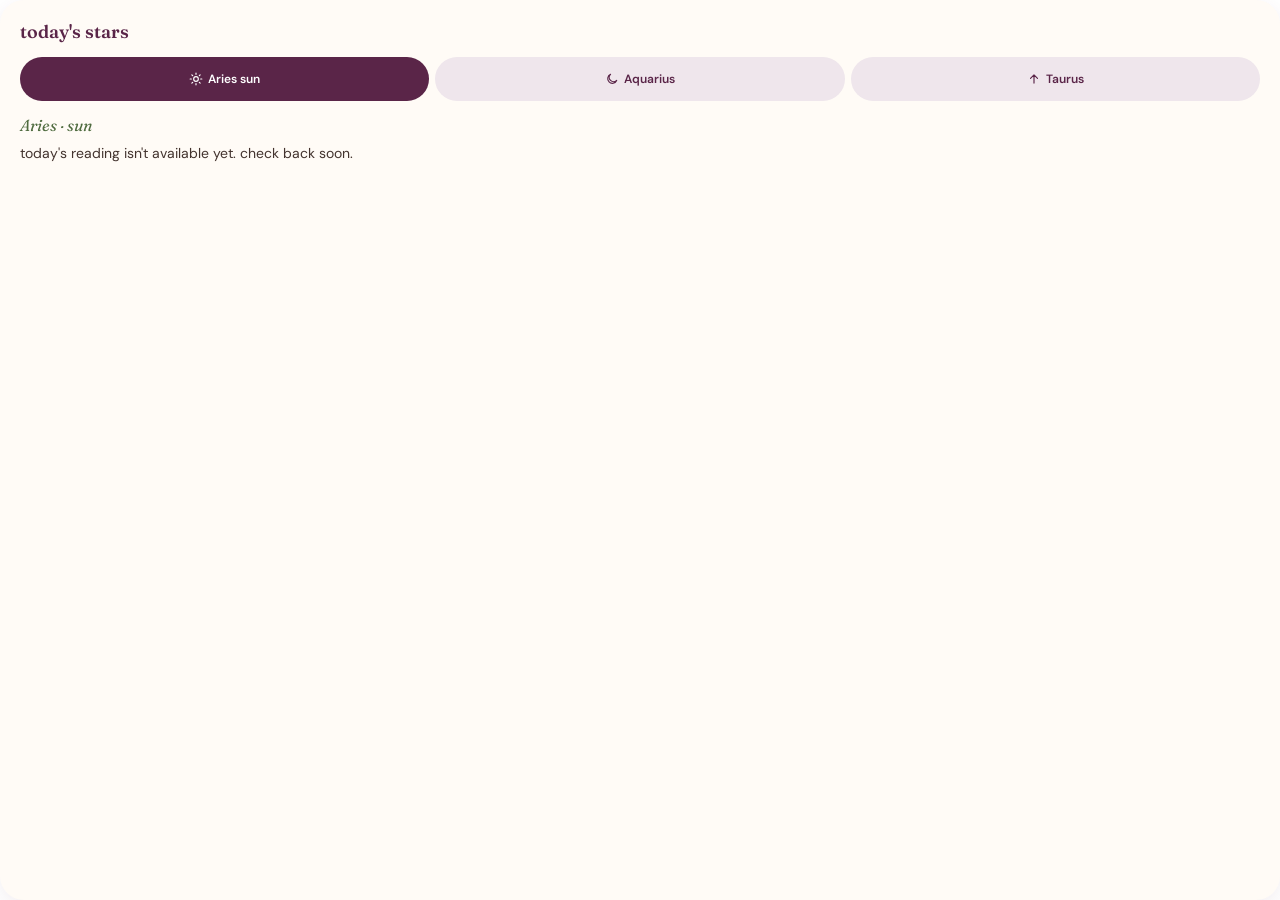
==== stars.html @ 71be31fb "Add Mooni HQ widgets: wedding countdown, clock, daily stars Co-Authored-By: Claude Sonnet 5.5 <norep" ====
<!doctype html>
<html lang="en">
<head>
<meta charset="utf-8">
<meta name="viewport" content="width=device-width, initial-scale=1">
<title>Today's stars</title>
<link rel="preconnect" href="https://fonts.googleapis.com">
<link href="https://fonts.googleapis.com/css2?family=Fraunces:ital,opsz,wght@0,9..144,400;0,9..144,600;1,9..144,400&family=DM+Sans:wght@400;500;600&display=swap" rel="stylesheet">
<link rel="stylesheet" href="widgets.css">
<style>
  .widget { background: var(--card); padding: 20px; gap: 14px; box-shadow: 0 6px 20px rgba(90,37,72,.08); }
  h1 { margin: 0; font-family: var(--serif); font-size: 18px; font-weight: 600; color: var(--plum); }
  .tabs { display: flex; gap: 6px; }
  .tab { flex: 1 1 0; min-height: 44px; border: 0; border-radius: 999px; background: #EFE6EC; color: var(--plum); font: 600 12px var(--sans); cursor: pointer; display: flex; align-items: center; justify-content: center; gap: 5px; padding: 0 6px; }
  .tab[aria-pressed="true"] { background: var(--plum); color: #fff; }
  .tab:focus-visible { outline: 3px solid var(--blue); outline-offset: 2px; }
  .sign { font-family: var(--serif); font-style: italic; font-size: 16px; color: var(--green); margin: 0 0 8px; }
  .text { font-size: 14px; line-height: 1.45; color: #43332E; margin: 0; }
  .chips { display: flex; flex-wrap: wrap; gap: 6px; }
  .chip { border-radius: 999px; padding: 4px 10px; font-size: 12px; font-weight: 500; }
  .mood { background: var(--plum-soft); color: var(--plum); }
  .color { background: var(--sage); color: var(--ink); }
  .num { background: var(--blue); color: var(--blue-ink); }
  .updated { font-size: 11px; color: var(--muted); margin: 0; }
</style>
</head>
<body>
<div class="widget">
  <h1>today's stars</h1>
  <div class="tabs" role="group" aria-label="Choose a sign">
    <button class="tab" data-key="sun" aria-pressed="true"><svg width="14" height="14" viewBox="0 0 24 24" fill="none" stroke="currentColor" stroke-width="2" stroke-linecap="round" stroke-linejoin="round" aria-hidden="true"><path d="M12 8a4 4 0 1 0 0 8 4 4 0 0 0 0-8zM12 2v2M12 20v2M4.9 4.9l1.4 1.4M17.7 17.7l1.4 1.4M2 12h2M20 12h2M4.9 19.1l1.4-1.4M17.7 6.3l1.4-1.4"/></svg><span>Aries sun</span></button>
    <button class="tab" data-key="moon" aria-pressed="false"><svg width="14" height="14" viewBox="0 0 24 24" fill="none" stroke="currentColor" stroke-width="2" stroke-linecap="round" stroke-linejoin="round" aria-hidden="true"><path d="M20 14.5A8 8 0 1 1 9.5 4a6.5 6.5 0 0 0 10.5 10.5z"/></svg><span>Aquarius</span></button>
    <button class="tab" data-key="rising" aria-pressed="false"><svg width="14" height="14" viewBox="0 0 24 24" fill="none" stroke="currentColor" stroke-width="2" stroke-linecap="round" stroke-linejoin="round" aria-hidden="true"><path d="M12 19V5M6 11l6-6 6 6"/></svg><span>Taurus</span></button>
  </div>
  <div aria-live="polite">
    <p class="sign" id="sign">Aries · sun</p>
    <p class="text" id="text">loading today's reading…</p>
  </div>
  <div class="chips" id="chips"></div>
  <p class="updated" id="updated"></p>
</div>
<script>
  (function () {
    var LABELS = {
      sun: 'Aries · sun',
      moon: 'Aquarius · moon',
      rising: 'Taurus · rising'
    };
    var data = null;
    var current = 'sun';

    var signEl = document.getElementById('sign');
    var textEl = document.getElementById('text');
    var chipsEl = document.getElementById('chips');
    var updatedEl = document.getElementById('updated');
    var tabs = document.querySelectorAll('.tab');

    function chip(cls, text) {
      var el = document.createElement('div');
      el.className = 'chip ' + cls;
      el.textContent = text; // textContent only: never inject API text as HTML
      return el;
    }

    function render() {
      signEl.textContent = LABELS[current];
      chipsEl.textContent = '';
      var entry = data && data[current];
      if (!entry || !entry.horoscope) {
        textEl.textContent = "today's reading isn't available yet. check back soon.";
        return;
      }
      textEl.textContent = entry.horoscope;
      if (entry.mood) chipsEl.appendChild(chip('mood', 'mood: ' + entry.mood));
      if (entry.color) chipsEl.appendChild(chip('color', 'color: ' + entry.color));
      if (entry.luckyNumber !== undefined && entry.luckyNumber !== null && entry.luckyNumber !== '') {
        chipsEl.appendChild(chip('num', 'lucky no. ' + entry.luckyNumber));
      }
    }

    tabs.forEach(function (btn) {
      btn.addEventListener('click', function () {
        current = btn.getAttribute('data-key');
        tabs.forEach(function (b) { b.setAttribute('aria-pressed', b === btn ? 'true' : 'false'); });
        render();
      });
    });

    fetch('data/horoscope.json?t=' + Date.now())
      .then(function (r) { if (!r.ok) throw new Error(r.status); return r.json(); })
      .then(function (json) {
        data = json;
        if (json.updated) updatedEl.textContent = 'updated ' + json.updated;
        render();
      })
      .catch(function () { render(); });
  })();
</script>
</body>
</html>
---- widgets.css ----
:root {
  --cream: #F5EEE4;
  --card: #FFFBF6;
  --plum: #5A2548;
  --plum-soft: #E3CCDA;
  --mauve: #C79BB5;
  --sage: #C3D1B2;
  --green: #4F6B3F;
  --olive: #6F8452;
  --blue: #CFE3EC;
  --blue-ink: #23404F;
  --ink: #33241F;
  --muted: #6B5560;
  --serif: 'Fraunces', Georgia, serif;
  --sans: 'DM Sans', system-ui, sans-serif;
}

* { box-sizing: border-box; }

html, body {
  margin: 0;
  height: 100%;
  background: transparent;
  font-family: var(--sans);
  color: var(--ink);
}

.widget {
  height: 100%;
  min-height: 160px;
  border-radius: 24px;
  overflow: hidden;
  display: flex;
  flex-direction: column;
}

.serif { font-family: var(--serif); }
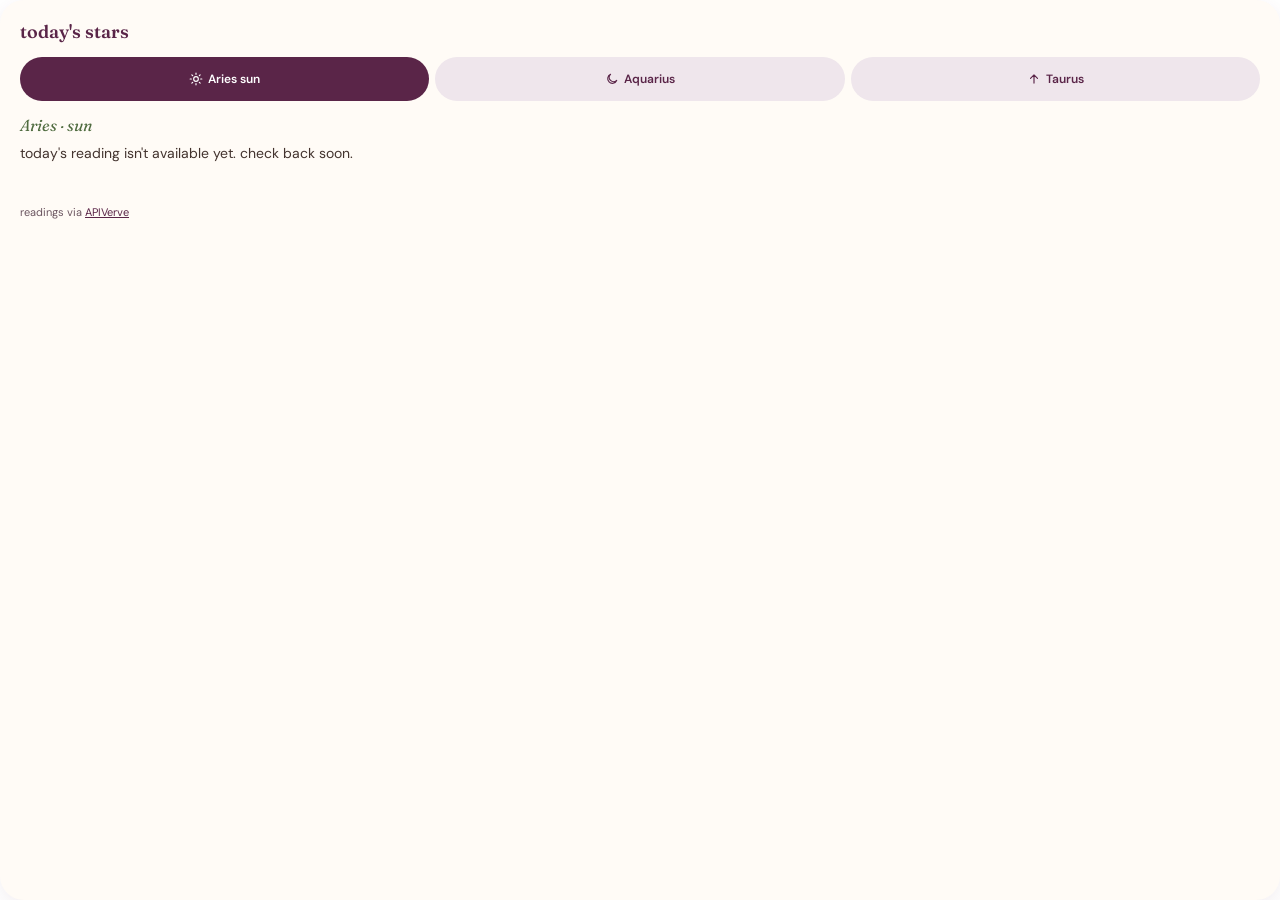
==== commit 6ce418ff: "Add APIVerve attribution to stars widget Co-Authored-By: Claude Sonnet 5.5 <noreply@anthropic.com> C" ====
--- a/stars.html
+++ b/stars.html
@@ -22,6 +22,8 @@
   .color { background: var(--sage); color: var(--ink); }
   .num { background: var(--blue); color: var(--blue-ink); }
   .updated { font-size: 11px; color: var(--muted); margin: 0; }
+  .credit { font-size: 11px; color: var(--muted); margin: 0; }
+  .credit a { color: var(--plum); }
 </style>
 </head>
 <body>
@@ -38,6 +40,7 @@
   </div>
   <div class="chips" id="chips"></div>
   <p class="updated" id="updated"></p>
+  <p class="credit">readings via <a href="https://apiverve.com" target="_blank" rel="noopener">APIVerve</a></p>
 </div>
 <script>
   (function () {
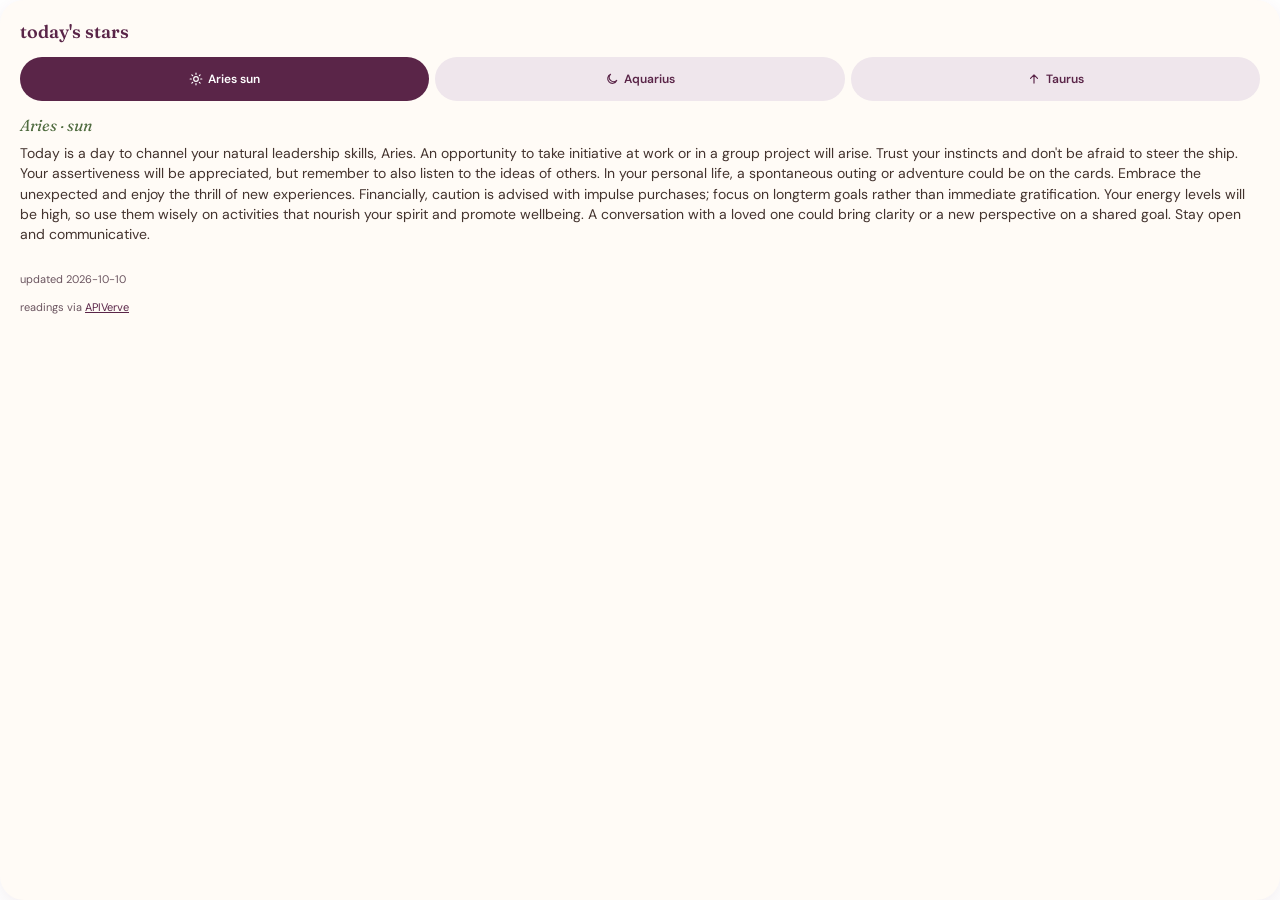
==== commit 4a8584bb: "Let stars card scroll when the reading is long Co-Authored-By: Claude Sonnet 5.5 <noreply@anthropic." ====
--- a/stars.html
+++ b/stars.html
@@ -8,7 +8,7 @@
 <link href="https://fonts.googleapis.com/css2?family=Fraunces:ital,opsz,wght@0,9..144,400;0,9..144,600;1,9..144,400&family=DM+Sans:wght@400;500;600&display=swap" rel="stylesheet">
 <link rel="stylesheet" href="widgets.css">
 <style>
-  .widget { background: var(--card); padding: 20px; gap: 14px; box-shadow: 0 6px 20px rgba(90,37,72,.08); }
+  .widget { overflow-y: auto; background: var(--card); padding: 20px; gap: 14px; box-shadow: 0 6px 20px rgba(90,37,72,.08); }
   h1 { margin: 0; font-family: var(--serif); font-size: 18px; font-weight: 600; color: var(--plum); }
   .tabs { display: flex; gap: 6px; }
   .tab { flex: 1 1 0; min-height: 44px; border: 0; border-radius: 999px; background: #EFE6EC; color: var(--plum); font: 600 12px var(--sans); cursor: pointer; display: flex; align-items: center; justify-content: center; gap: 5px; padding: 0 6px; }
